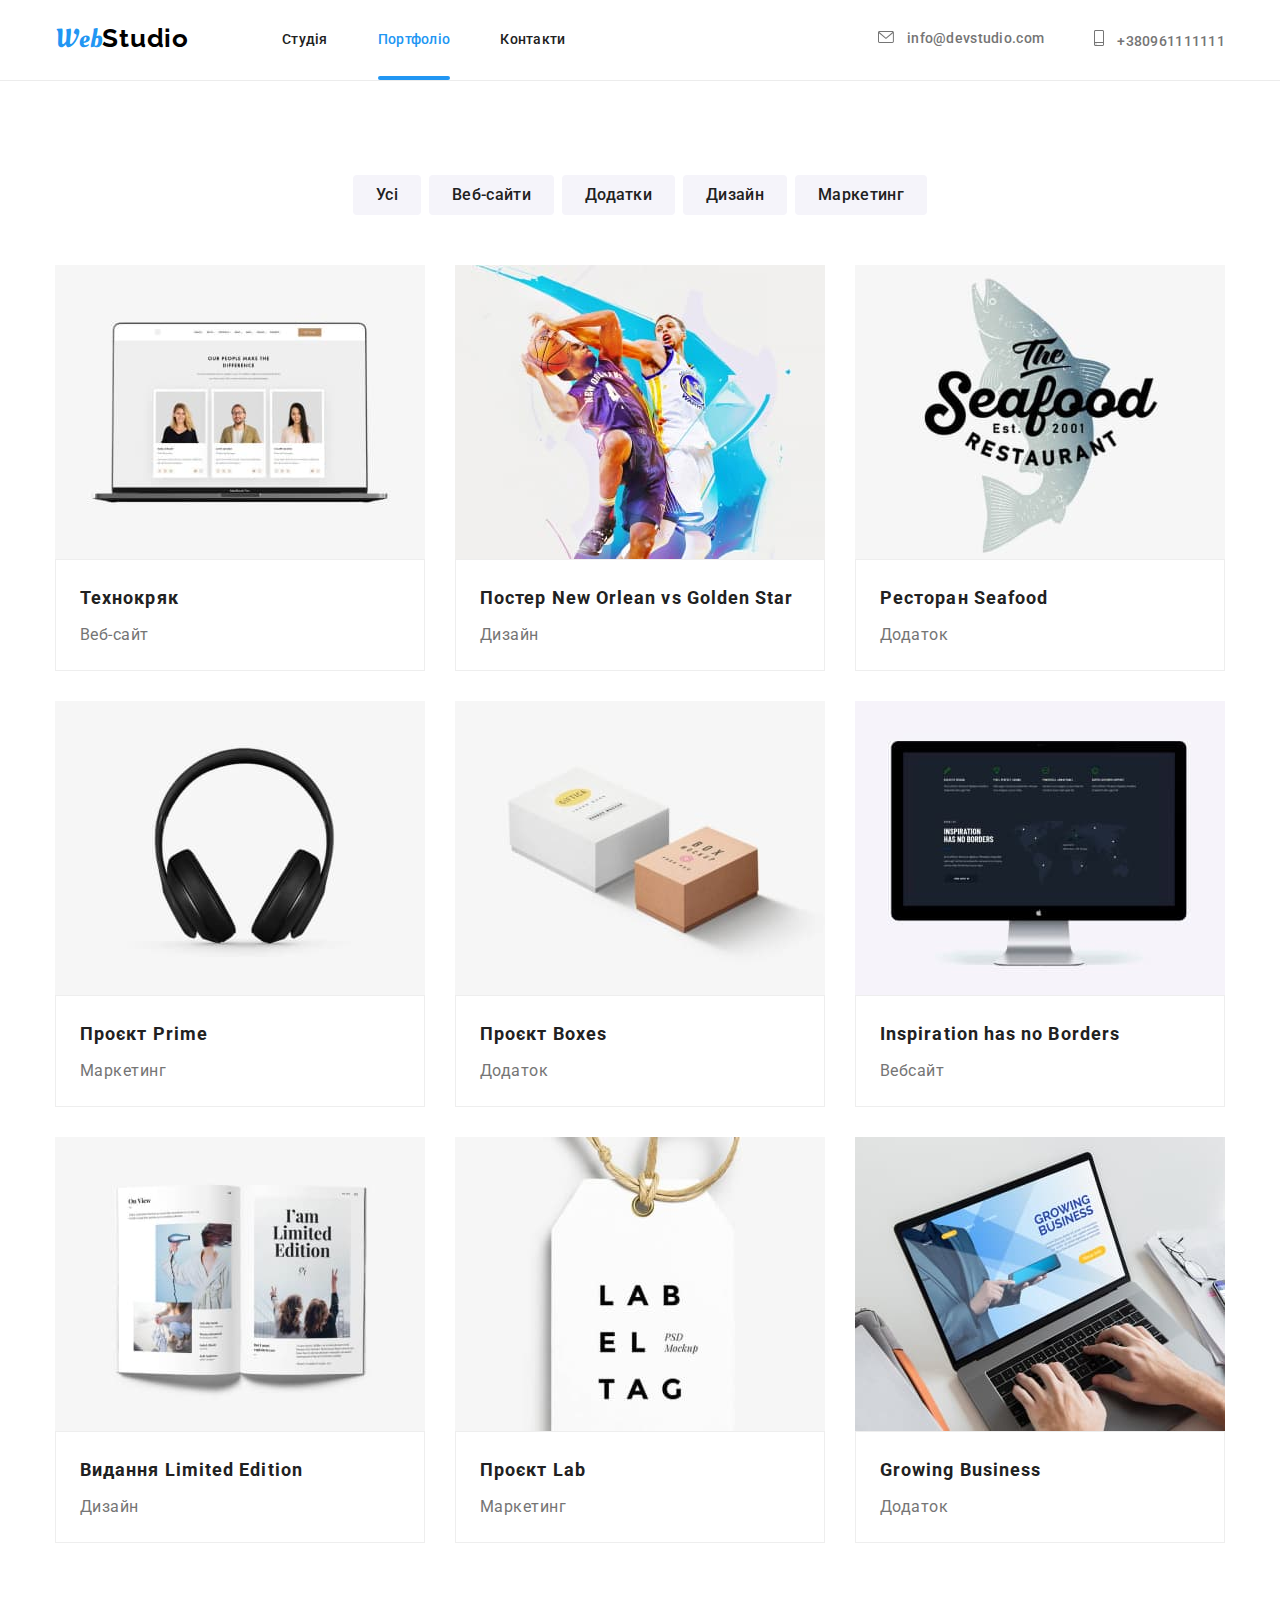
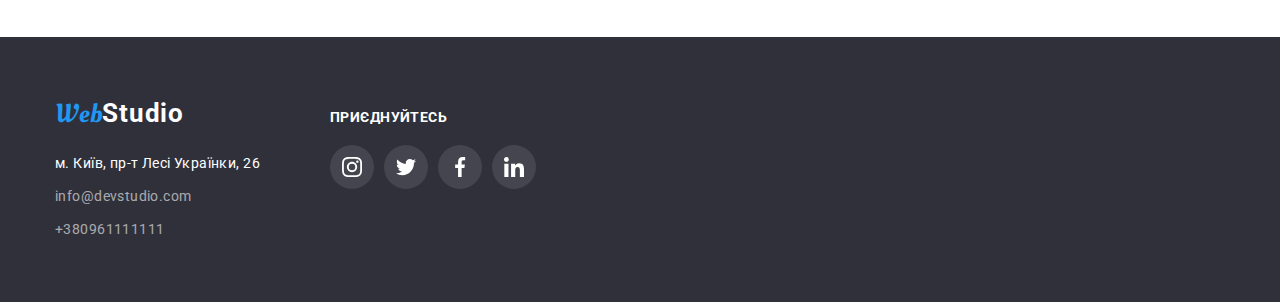
==== portfolio.html @ 3631f1b7 "Copy from 5 to 6" ====
<!DOCTYPE html>
<html lang="uk">
  <head>
    <meta charset="UTF-8" />
    <meta http-equiv="X-UA-Compatible" content="IE=edge" />
    <meta name="viewport" content="width=device-width, initial-scale=1.0" />
    <title>Portfolio</title>
    <link
      href="https://fonts.googleapis.com/css2?family=Oleo+Script&family=Raleway:wght@700&family=Roboto:wght@400;500;700;900&display=swap"
      rel="stylesheet"
    />
    <link
      rel="stylesheet"
      href="https://cdnjs.cloudflare.com/ajax/libs/modern-normalize/1.1.0/modern-normalize.min.css"
      integrity="sha512-wpPYUAdjBVSE4KJnH1VR1HeZfpl1ub8YT/NKx4PuQ5NmX2tKuGu6U/JRp5y+Y8XG2tV+wKQpNHVUX03MfMFn9Q=="
      crossorigin="anonymous"
      referrerpolicy="no-referrer"
    />
    <link rel="stylesheet" href="./css/styles.css" />
  </head>
  <body>
    <header class="header">
      <div class="container nav">
        <!-- The logo is a link -->
        <a href="/" class="logo link"> <span class="web">Web</span>Studio </a>
        <!-- Main navigation -->
        <nav>
          <ul class="site-nav list">
            <li class="item"><a href="./index.html" class="link">Студія</a></li>
            <li class="item">
              <a href="./portfolio.html" class="link current">Портфоліо</a>
            </li>
            <li class="item"><a href="" class="link">Контакти</a></li>
          </ul>
        </nav>
        <ul class="contacts list">
          <li class="item">
            <a href="maito:info@devstudio.com" class="link">
              <svg class="icon" width="16" height="12">
                <use href="./img/icons.svg#icon-envelope"></use>
              </svg>
              info@devstudio.com
            </a>
          </li>
          <li class="item">
            <a href="tel:+380961111111" class="link">
              <svg class="icon" width="10" height="16">
                <use href="./img/icons.svg#icon-smartphone"></use>
              </svg>
              +380961111111</a
            >
          </li>
        </ul>
      </div>
    </header>

    <main>
      <section class="section">
        <div class="container">
          <h1 class="visually-hidden">Фільтр</h1>
          <ul class="button-list list">
            <li class="item">
              <button type="button" class="button-p">Усі</button>
            </li>
            <li class="item">
              <button type="button" class="button-p">Веб-сайти</button>
            </li>
            <li class="item">
              <button type="button" class="button-p">Додатки</button>
            </li>
            <li class="item">
              <button type="button" class="button-p">Дизайн</button>
            </li>
            <li class="item">
              <button type="button" class="button-p">Маркетинг</button>
            </li>
          </ul>

          <ul class="project-list list">
            <li class="item hovery">
              <a href="" class="link hovery">
                <div class="overlay">
                  <div class="img-overlay">
                    <img src="./img/techn.jpg" alt="techno" width="370" />
                  </div>
                  <p class="text-overlay">
                    Ресурс пропонує комплексні пропозиції з різним рівнем
                    функціоналу та сервісів. Все це дозволить відвідувачу
                    отримати вичерпні відомості про компанію чи приватну особу.
                  </p>
                </div>

                <div class="name-project">
                  <h2 class="name">Технокряк</h2>
                  <p class="filter">Веб-сайт</p>
                </div>
              </a>
            </li>
            <li class="item hovery">
              <a href="" class="link hovery">
                <div class="overlay">
                  <div class="img-overlay">
                    <img src="./img/poster.jpg" alt="poster" width="370" />
                  </div>
                  <p class="text-overlay">
                    Ресурс пропонує комплексні пропозиції з різним рівнем
                    функціоналу та сервісів. Все це дозволить відвідувачу
                    отримати вичерпні відомості про компанію чи приватну особу.
                  </p>
                </div>
                <div class="name-project">
                  <h2 class="name">
                    Постер <span lang="en">New Orlean vs Golden Star</span>
                  </h2>
                  <p class="filter">Дизайн</p>
                </div>
              </a>
            </li>
            <li class="item hovery">
              <a href="" class="link hovery">
                <div class="overlay">
                  <div class="img-overlay">
                    <img
                      src="./img/restaurant.jpg"
                      alt="restaurant"
                      width="370"
                    />
                  </div>
                  <p class="text-overlay">
                    Ресурс пропонує комплексні пропозиції з різним рівнем
                    функціоналу та сервісів. Все це дозволить відвідувачу
                    отримати вичерпні відомості про компанію чи приватну особу.
                  </p>
                </div>
                <div class="name-project">
                  <h2 class="name">Ресторан <span lang="en">Seafood</span></h2>
                  <p class="filter">Додаток</p>
                </div>
              </a>
            </li>
            <li class="item hovery">
              <a href="" class="link hovery">
                <div class="overlay">
                  <div class="img-overlay">
                    <img src="./img/prime.jpg" alt="prime" width="370" />
                  </div>
                  <p class="text-overlay">
                    Ресурс пропонує комплексні пропозиції з різним рівнем
                    функціоналу та сервісів. Все це дозволить відвідувачу
                    отримати вичерпні відомості про компанію чи приватну особу.
                  </p>
                </div>
                <div class="name-project">
                  <h2 class="name">Проєкт <span lang="en">Prime</span></h2>
                  <p class="filter">Маркетинг</p>
                </div>
              </a>
            </li>
            <li class="item hovery">
              <a href="" class="link hovery">
                <div class="overlay">
                  <div class="img-overlay">
                    <img src="./img/boxes.jpg" alt="boxes" width="370" />
                  </div>
                  <p class="text-overlay">
                    Ресурс пропонує комплексні пропозиції з різним рівнем
                    функціоналу та сервісів. Все це дозволить відвідувачу
                    отримати вичерпні відомості про компанію чи приватну особу.
                  </p>
                </div>
                <div class="name-project">
                  <h2 class="name">Проєкт <span lang="en">Boxes</span></h2>
                  <p class="filter">Додаток</p>
                </div>
              </a>
            </li>
            <li class="item hovery">
              <a href="" class="link hovery">
                <div class="overlay">
                  <div class="img-overlay">
                    <img
                      src="./img/inspiration.jpg"
                      alt="inspiration"
                      width="370"
                    />
                  </div>
                  <p class="text-overlay">
                    Ресурс пропонує комплексні пропозиції з різним рівнем
                    функціоналу та сервісів. Все це дозволить відвідувачу
                    отримати вичерпні відомості про компанію чи приватну особу.
                  </p>
                </div>
                <div class="name-project">
                  <h2 class="name">
                    <span lang="en">Inspiration has no Borders</span>
                  </h2>
                  <p class="filter">Вебсайт</p>
                </div>
              </a>
            </li>
            <li class="item hovery">
              <a href="" class="link hovery">
                <div class="overlay">
                  <div class="img-overlay">
                    <img src="./img/limited.jpg" alt="limited" width="370" />
                  </div>
                  <p class="text-overlay">
                    Ресурс пропонує комплексні пропозиції з різним рівнем
                    функціоналу та сервісів. Все це дозволить відвідувачу
                    отримати вичерпні відомості про компанію чи приватну особу.
                  </p>
                </div>
                <div class="name-project">
                  <h2 class="name">
                    Видання <span lang="en">Limited Edition</span>
                  </h2>
                  <p class="filter">Дизайн</p>
                </div>
              </a>
            </li>
            <li class="item hovery">
              <a href="" class="link hovery">
                <div class="overlay">
                  <div class="img-overlay">
                    <img src="./img/lab.jpg" alt="lab" width="370" />
                  </div>
                  <p class="text-overlay">
                    Ресурс пропонує комплексні пропозиції з різним рівнем
                    функціоналу та сервісів. Все це дозволить відвідувачу
                    отримати вичерпні відомості про компанію чи приватну особу.
                  </p>
                </div>
                <div class="name-project">
                  <h2 class="name">Проєкт <span lang="en">Lab</span></h2>
                  <p class="filter">Маркетинг</p>
                </div>
              </a>
            </li>
            <li class="item hovery">
              <a href="" class="link hovery">
                <div class="overlay">
                  <div class="img-overlay">
                    <img src="./img/business.jpg" alt="business" width="370" />
                  </div>
                  <p class="text-overlay">
                    Ресурс пропонує комплексні пропозиції з різним рівнем
                    функціоналу та сервісів. Все це дозволить відвідувачу
                    отримати вичерпні відомості про компанію чи приватну особу.
                  </p>
                </div>
                <div class="name-project">
                  <h2 class="name"><span lang="en">Growing Business</span></h2>
                  <p class="filter">Додаток</p>
                </div>
              </a>
            </li>
          </ul>
        </div>
      </section>
    </main>

    <footer class="footer">
      <div class="container social-networks">
        <div>
          <a href="/" class="logo-footer link">
            <span class="web">Web</span>Studio
          </a>
          <address>
            <ul class="address-list list">
              <li class="address item">м. Київ, пр-т Лесі Українки, 26</li>
              <li class="item">
                <a href="maito:info@devstudio.com" class="link-footer link">
                  info@devstudio.com</a
                >
              </li>
              <li class="item">
                <a href="tel:+380961111111" class="link-footer link">
                  +380961111111</a
                >
              </li>
            </ul>
          </address>
        </div>
        <div class="social-network">
          <p class="join">ПРИЄДНУЙТЕСЬ</p>
          <ul class="list social-list">
            <li class="socil-items">
              <a href="" class="social-links">
                <svg class="icon-social-links" width="20" height="20">
                  <use href="./img/icons.svg#icon-instagram"></use>
                </svg>
              </a>
            </li>
            <li class="socil-items">
              <a href="" class="social-links">
                <svg class="icon-social-links" width="20" height="20">
                  <use href="./img/icons.svg#icon-twitter"></use>
                </svg>
              </a>
            </li>
            <li class="socil-items">
              <a href="" class="social-links">
                <svg class="icon-social-links" width="20" height="20">
                  <use href="./img/icons.svg#icon-facebook"></use>
                </svg>
              </a>
            </li>
            <li class="socil-items">
              <a href="" class="social-links">
                <svg class="icon-social-links" width="20" height="20">
                  <use href="./img/icons.svg#icon-linkedin"></use>
                </svg>
              </a>
            </li>
          </ul>
        </div>
      </div>
    </footer>
  </body>
</html>
---- css/styles.css ----
*,
*::before,
*::after {
  box-sizing: border-box;
}
img {
  display: block;
  max-width: 100%;
}

:root {
  --primary-text-color: #757575;
  --accent-color: #2196f3;
  --title-text-color: #212121;
  --secondary-text-color: #ffffff;
}
body {
  background-color: #ffffff;
  color: var(--primary-text-color);
  font-family: Roboto, sans-serif;
  font-size: 14px;
  margin: 0px;
}

.list {
  list-style: none;
  margin: 0;
  padding: 0;
}
.link {
  text-decoration: none;
}

.logo {
  color: #000000;
  font-family: 'Raleway', sans-serif;
  font-weight: 700;
  font-size: 26px;
  line-height: 1.19;
  letter-spacing: 0.03em;
  transition: color 250ms cubic-bezier(0.4, 0, 0.2, 1);
}

.logo:hover,
.logo-footer:hover {
  color: var(--accent-color);
}
.web {
  color: var(--accent-color);
  font-family: Oleo Script, cursive;
  font-size: 26px;
  line-height: 1.38;
  font-weight: 400;
  letter-spacing: 0.03em;
}
/* site-nav */
.site-nav .link {
  color: var(--title-text-color);
  font-style: normal;
  font-weight: 500;
  line-height: 1.14;
  letter-spacing: 0.02em;
  display: block;
  padding-top: 32px;
  padding-bottom: 32px;
  transition: color 250ms cubic-bezier(0.4, 0, 0.2, 1);
}

.site-nav .link:hover,
.site-nav .link:focus {
  color: var(--accent-color);
}
.site-nav .link.current {
  color: var(--accent-color);
  position: relative;
}
.link.current::after {
  content: '';
  width: 100%;
  height: 4px;
  background-color: var(--accent-color);
  display: block;
  border-radius: 2px;
  position: absolute;
  left: 0;
  bottom: 0;
}

.contacts .link {
  color: var(--primary-text-color);
  font-weight: 500;
  line-height: 1.14;
  letter-spacing: 0.02em;
  padding-top: 32px;
  padding-bottom: 32px;
  transition: color 250ms cubic-bezier(0.4, 0, 0.2, 1);
}
.contacts .link:hover,
.contacts .link:focus {
  color: var(--accent-color);
}
.business {
  background-color: #2f303a;
  text-align: center;
  padding: 200px 0px;

  max-width: 1600px;
  height: 600px;
  margin-left: auto;
  margin-right: auto;
  background-image: linear-gradient(
      to right,
      rgba(47, 48, 58, 0.4),
      rgba(47, 48, 58, 0.4)
    ),
    url('../img/hero.jpg');
  background-repeat: no-repeat;
  background-position: center;
  background-size: cover;
}

.business-title {
  color: var(--secondary-text-color);
  font-weight: 900;
  font-size: 44px;
  line-height: 1.36;
  text-align: center;
  letter-spacing: 0.06em;
  text-transform: uppercase;

  margin-bottom: 30px;
}

.button {
  font-family: inherit;
  cursor: pointer;
  color: var(--secondary-text-color);
  background-color: var(--accent-color);
  font-family: inherit;
  font-weight: 700;
  font-size: 16px;
  line-height: 1.87;
  display: inline-block;
  align-items: center;
  text-align: center;
  letter-spacing: 0.06em;

  border: 1px solid transparent;
  border-radius: 4px;
  padding: 10px 32px;
  min-width: 152px;
  transition: background-color 250ms cubic-bezier(0.4, 0, 0.2, 1);
}
.button:hover,
.button:focus {
  background-color: #188ce8;
}

.button-p {
  font-family: inherit;
  cursor: pointer;
  color: var(--title-text-color);
  background-color: #f5f4fa;
  font-weight: 500;
  font-size: 16px;
  line-height: 1.62;
  letter-spacing: 0.02em;

  border: 1px solid transparent;
  border-radius: 4px;

  display: inline-block;
  align-items: center;
  text-align: center;
  padding: 6px 22px;
  transition: background-color 250ms cubic-bezier(0.4, 0, 0.2, 1),
    color 250ms cubic-bezier(0.4, 0, 0.2, 1),
    box-shadow 250ms cubic-bezier(0.4, 0, 0.2, 1);
}
.button-p:hover,
.button-p:focus {
  color: var(--secondary-text-color);
  background-color: var(--accent-color);
  box-shadow: 0px 3px 1px rgba(0, 0, 0, 0.1), 0px 1px 2px rgba(0, 0, 0, 0.08),
    0px 2px 2px rgba(0, 0, 0, 0.12);
}

.section-title {
  color: var(--title-text-color);
  font-weight: 700;
  line-height: 1.14;
  letter-spacing: 0.03em;
  text-transform: uppercase;
}

.section-text {
  color: var(--primary-text-color);
  line-height: 1.71;
  letter-spacing: 0.03em;
}
.work-title,
.comand-title {
  color: var(--title-text-color);
  font-weight: 700;
  font-size: 36px;
  line-height: 1.16;
  text-align: center;
  letter-spacing: 0.03em;
}
/* text-position (Чим ми займаємося) */
.position {
  position: absolute;
  bottom: 0;
  left: 0;
  width: 370px;
  height: 70px;
  background: rgba(47, 48, 58, 0.8);

  text-align: center;
  padding-top: 27px;
  padding-bottom: 27px;
  color: var(--secondary-text-color);
  font-weight: 700;
  font-size: 14px;
  line-height: 1.14;
  text-transform: uppercase;
}
.img-position {
  position: relative;
}
.comand-name {
  color: var(--title-text-color);
  font-weight: 500;
  font-size: 16px;
  line-height: 1.18;
  letter-spacing: 0.03em;
}
.comand-prof {
  font-weight: 400;
  font-size: 16px;
  line-height: 1.18;
  letter-spacing: 0.03em;
  margin-bottom: 16px;
}

.name {
  color: var(--title-text-color);
  font-weight: 700;
  font-size: 18px;
  line-height: 2;
  letter-spacing: 0.06em;
}
.filter {
  color: var(--primary-text-color);
  font-weight: 400;
  font-size: 16px;
  line-height: 1.87;
  letter-spacing: 0.03em;
}
.footer {
  background-color: #2f303a;
}
.logo-footer {
  color: var(--secondary-text-color);
  font-weight: 700;
  font-size: 26px;
  line-height: 1.19;
  letter-spacing: 0.03em;
  transition: color 250ms cubic-bezier(0.4, 0, 0.2, 1);
}
.address {
  font-style: normal;
  color: var(--secondary-text-color);
  font-weight: 400;
  font-size: 14px;
  line-height: 1.71;
  letter-spacing: 0.03em;
}
.link-footer {
  color: rgba(255, 255, 255, 0.6);
  font-style: normal;
  font-weight: 400;
  font-size: 14px;
  line-height: 1.71;
  letter-spacing: 0.03em;
  transition: color 250ms cubic-bezier(0.4, 0, 0.2, 1);
}
.link-footer:hover,
.link-footer:focus {
  color: var(--accent-color);
}

.visually-hidden {
  position: absolute;
  white-space: nowrap;
  width: 1px;
  height: 1px;
  overflow: hidden;
  border: 0;
  padding: 0;
  clip: rect(0 0 0 0);
  clip-path: inset(50%);
  margin: -1px;
}
h1,
h2,
h3,
h4,
h5,
h6,
p {
  margin: 0;
}
/* Container */
.container {
  width: 1200px;
  padding-left: 15px;
  padding-right: 15px;
  margin: 0 auto;
}
/* Header */
.header {
  border-bottom: 1px solid #ececec;
}

.site-nav {
  display: flex;
  margin-left: 93px;
}
.site-nav .item:not(:last-child) {
  margin-right: 50px;
}
.contacts {
  display: flex;
  margin-left: auto;
}
.contacts .item + .item {
  margin-left: 50px;
}
.nav {
  display: flex;
  align-items: center;
}

/* Main */
.list .section-title {
  margin-bottom: 10px;
}
.priority {
  display: flex;
  flex-wrap: wrap;
}
.section {
  padding-top: 94px;
  padding-bottom: 94px;
}

.priority .item {
  width: 270px;
  margin-right: 30px;
}

.priority .item:last-child {
  margin-right: 0;
}
.working {
  display: flex;
}
.work-title {
  margin-bottom: 50px;
}
.working .item {
  margin-right: 30px;
  width: calc((100% - 60px) / 3);
}
.working .item:last-child {
  margin-right: 0;
}

.section.comand {
  background-color: #f5f4fa;
}
.comand-list {
  display: flex;
}
.comand-title {
  margin-bottom: 50px;
}
.comand-list .item {
  width: calc((100% - 90px) * 4);
  margin-right: 30px;
  border: 1px solid transparent;
  border-radius: 0px 0px 4px 4px;
  box-shadow: 0px 1px 3px rgba(0, 0, 0, 0.12), 0px 1px 1px rgba(0, 0, 0, 0.14),
    0px 2px 1px rgba(0, 0, 0, 0.2);
}
.comand-list .item:last-child {
  margin-right: 0;
}
.job-title {
  text-align: center;
  padding-top: 30px;
  padding-bottom: 30px;
  background-color: #ffffff;
}
.comand-name {
  margin-bottom: 10px;
}
.button-list {
  display: flex;
  justify-content: center;
  margin-bottom: 50px;
}

.button-list .item:not(:last-child) {
  margin-right: 8px;
}
.project-list {
  display: flex;
  flex-wrap: wrap;
  gap: 30px;
}
.project-list .item {
  width: calc((100% - 60px) / 3);
}

.hovery:hover,
.hovery:focus {
  box-shadow: 0px 3px 1px rgba(0, 0, 0, 0.1), 0px 1px 2px rgba(0, 0, 0, 0.08),
    0px 2px 2px rgba(0, 0, 0, 0.12);
}
.hovery:hover .text-overlay,
.hovery:focus .text-overlay {
  transform: translateY(0);
}
.hovery:hover .img-overlay::before,
.hovery:focus .img-overlay::before {
  transform: translateY(0);
}

.name-project {
  padding: 20px 24px;
  border: 1px solid #eeeeee;
}
.name {
  margin-bottom: 4px;
}
.section-priority {
  padding-bottom: 0px;
}

/* Footer */

.footer {
  padding-top: 60px;
  padding-bottom: 60px;
}

.logo-footer {
  display: inline-block;
  margin-bottom: 20px;
}

.address-list .item {
  margin-bottom: 9px;
}

.address-list .item:last-child {
  margin-bottom: 0px;
}

/* Спрайт */
.icon {
  fill: currentColor;
  margin-right: 10px;
}
.icon-features {
  display: flex;
  justify-content: center;
  align-items: center;
  background-color: #f5f4fa;
  margin-bottom: 30px;
  height: 120px;
}

.social-links {
  width: 44px;
  height: 44px;
  border-radius: 50%;
  background-color: rgba(255, 255, 255, 0.1);
  text-decoration: none;
  display: flex;
  align-items: center;
  justify-content: center;
  transition: background-color 250ms cubic-bezier(0.4, 0, 0.2, 1);
}

.social-networks {
  display: flex;
  align-items: baseline;
}

.social-network {
  margin-left: 70px;
}

.social-list {
  display: flex;
  gap: 10px;
}

.icon-social-links {
  fill: var(--secondary-text-color);
}

.social-links:hover,
.social-links:focus {
  background-color: var(--accent-color);
}

.join {
  text-align: left;
  margin-bottom: 20px;
  font-weight: 700;
  letter-spacing: 0.03em;
  text-transform: uppercase;
  color: #ffffff;
}

.comand-social {
  display: flex;
  align-items: center;
  justify-content: center;
}
.icon-comand {
  fill: #afb1b8;
  transition: fill 250ms cubic-bezier(0.4, 0, 0.2, 1);
}
.icon-items {
  margin-left: 10px;
}
.icon-items:nth-child(1) {
  margin-left: 0px;
}
.icon-link {
  width: 44px;
  height: 44px;
  text-decoration: none;
  display: flex;
  border-radius: 50%;
  align-items: center;
  justify-content: center;
  transition: background-color 250ms cubic-bezier(0.4, 0, 0.2, 1);
}

.icon-link:hover,
.icon-link:focus {
  background-color: var(--accent-color);
  border-radius: 50%;
}
.icon-link:hover .icon-comand,
.icon-link:focus .icon-comand {
  fill: #ffffff;
}
.icon-client {
  fill: #afb1b8;
  transition: fill 250ms cubic-bezier(0.4, 0, 0.2, 1);
}
.client-list {
  display: flex;
  align-items: center;
  justify-content: center;
}
.client-link {
  text-decoration: none;
  display: flex;
  align-items: center;
  justify-content: center;
  width: 170px;
  height: 92px;
  border: 1px solid #afb1b8;
  border-radius: 4px;
  transition: border 250ms cubic-bezier(0.4, 0, 0.2, 1);
}
.client-items {
  margin-left: 30px;
}

.client-items:nth-child(1) {
  margin-left: 0px;
}
.client-link:hover,
.client-link:focus {
  fill: var(--accent-color);
  border: 1px solid var(--accent-color);
}
.client-link:hover .icon-client,
.client-link:focus .icon-client {
  fill: var(--accent-color);
}

/* Backdrop */
.backdrop {
  position: fixed;
  top: 0;
  left: 0;
  width: 100%;
  height: 100%;
  background-color: rgba(0, 0, 0, 0.2);
  opacity: 1;
  transition: opacity 250ms cubic-bezier(0.4, 0, 0.2, 1);
}
.backdrop.is-hidden {
  opacity: 0;
  pointer-events: none;
  visibility: hidden;
}
.backdrop.is-hidden .modal {
  transform: translate(-50%, -50%) scale(0.9);
}
.modal {
  position: absolute;
  top: 50%;
  left: 50%;
  min-height: 581px;
  min-width: 528px;
  background-color: #ffffff;
  box-shadow: 0px 1px 3px rgba(0, 0, 0, 0.12), 0px 1px 1px rgba(0, 0, 0, 0.14),
    0px 2px 1px rgba(0, 0, 0, 0.2);
  border-radius: 4px;
  transform: translate(-50%, -50%) scale(1);
  transition: transform 250ms cubic-bezier(0.4, 0, 0.2, 1);
}
.icon-comand-button {
  fill: #000000;
}

.icon-button {
  width: 30px;
  height: 30px;
  text-decoration: none;
  border-radius: 50%;
  background-color: #ffffff;
  border: 1px solid rgba(0, 0, 0, 0.1);
  display: flex;
  align-items: center;
  justify-content: center;
  position: absolute;
  top: 8px;
  right: 8px;
}

/* OVERLAY PORTFOLIO */
.overlay {
  position: relative;
  overflow: hidden;
}

.img-overlay::before {
  display: inline-block;
  position: absolute;
  content: '';
  top: 0;
  left: 0;
  width: 100%;
  height: 100%;
  background-color: rgba(33, 150, 243, 0.9);
  transform: translateY(100%);
  transition: transform 250ms cubic-bezier(0.4, 0, 0.2, 1);
}
.text-overlay {
  position: absolute;
  top: 0;
  left: 0;
  transform: translateY(100%);
  transition: transform 250ms cubic-bezier(0.4, 0, 0.2, 1);
  display: inline-block;
  text-align: left;
  padding: 63px 24px;
  font-weight: 400;
  font-size: 18px;
  line-height: 1.55;
  color: var(--secondary-text-color);
  letter-spacing: 0.03em;
}

/* .icon-link:hover,
    .icon-link:focus {
      background-color: var(--accent-color);
      border-radius: 50%;} */
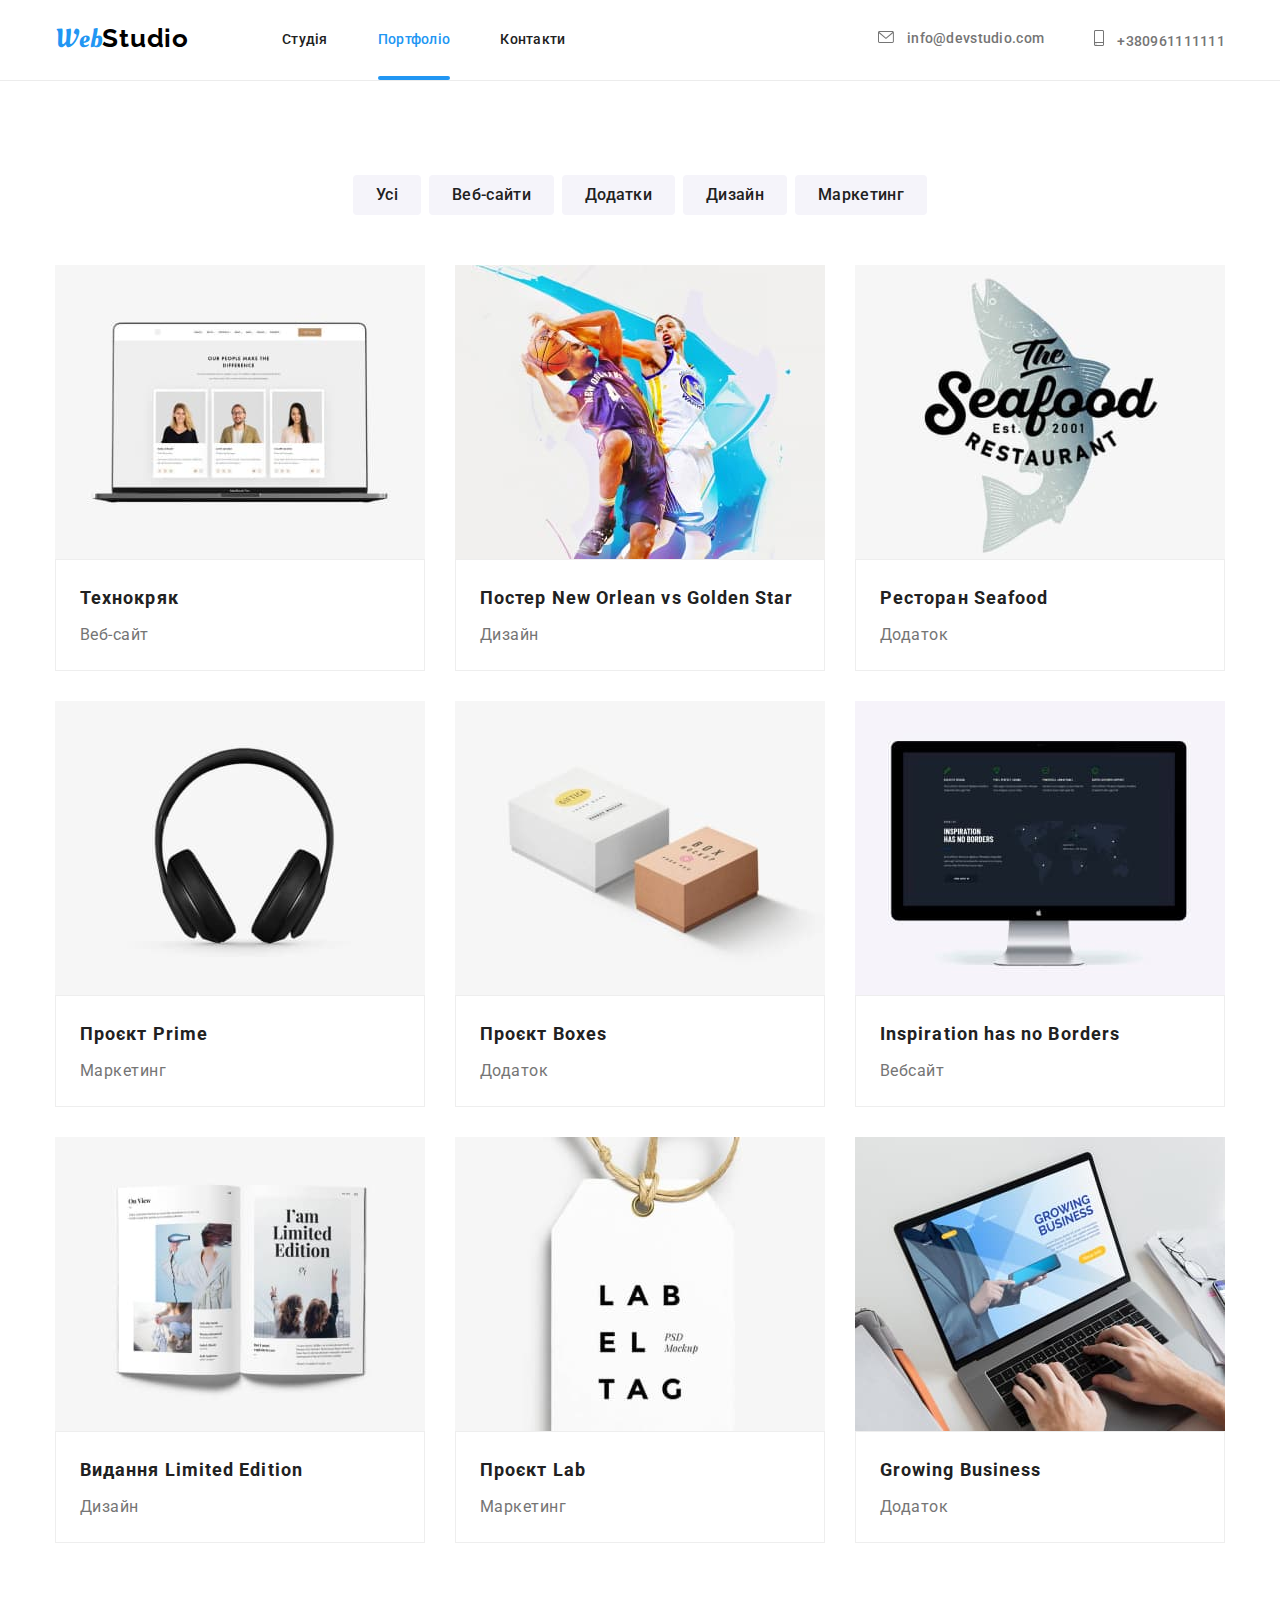
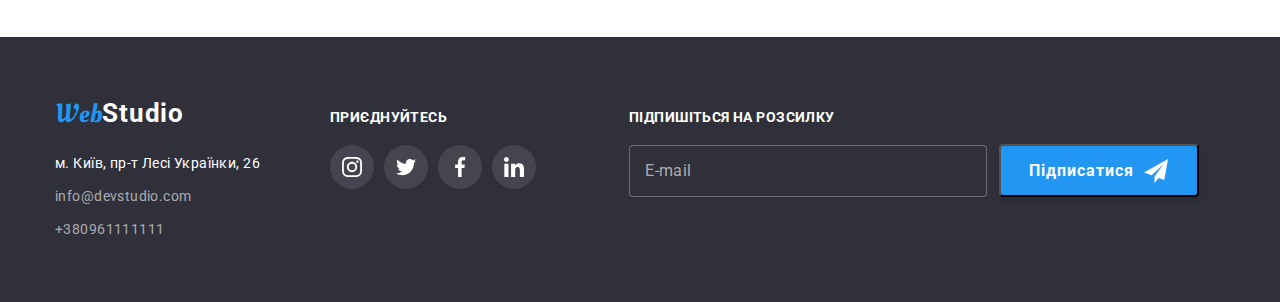
==== commit 2cf97f89: "Hw-06 footer form finish" ====
--- a/portfolio.html
+++ b/portfolio.html
@@ -314,6 +314,21 @@
             </li>
           </ul>
         </div>
+        <!-- FORM -->
+        <form class="form">
+          <div class="form-group">
+            <label class="form-label">
+              <span class="label-text">Підпишіться на розсилку</span>
+              <input type="email" name="mail" placeholder="E-mail" class="form-input">
+            </label>
+            <button type="submit" class="button-form">Підписатися
+              <svg class="icon-form" width="24" height="24">
+                <use href="./img/icons.svg#icon-send"></use>
+              </svg>
+            </button>
+          </div>
+        
+        </form>
       </div>
     </footer>
   </body>
--- a/css/styles.css
+++ b/css/styles.css
@@ -684,6 +684,72 @@
   letter-spacing: 0.03em;
 }
 
+                /* FORM */
+
+.form {
+  margin-left: 93px;
+}
+.form-label {
+  display: flex;
+  flex-direction: column;
+} 
+.form-group {
+  display:flex;
+  align-items:flex-end;
+}
+.button-form {
+    font-family: inherit;
+    cursor: pointer;
+    color: var(--secondary-text-color);
+    background-color: var(--accent-color);
+    
+    font-weight: 700;
+    font-size: 16px;
+    line-height: 1.87;
+    display: flex;
+    align-items: center;
+    text-align: center;
+    letter-spacing: 0.06em;
+    margin-left: 12px;
+    box-shadow: 0px 4px 4px rgba(0, 0, 0, 0.15);
+    border-radius: 4px;
+    padding: 10px 28px;
+    min-width: 200px;
+    transition: background-color 250ms cubic-bezier(0.4, 0, 0.2, 1);
+}
+.label-text {
+   font-family:inherit;
+
+    font-weight: 700;
+    font-size: 14px;
+    line-height: 1.14;
+    letter-spacing: 0.03em;
+    text-transform: uppercase;
+    color:var(--secondary-text-color);
+    margin-bottom: 20px;
+}
+.form-input {
+  padding: 15px;
+  border: 1px solid rgba(255, 255, 255, 0.3);
+  border-radius: 4px;
+  font-family: inherit;
+  font-size: 16px;
+  line-height: 1.25;
+  letter-spacing: 0.03em;
+  background-color: #2F303A;
+  min-width: 358px;
+  
+}
+.form-input::placeholder {
+  color: rgba(255, 255, 255, 0.6);
+}
+.icon-form {
+  fill: currentColor;
+  margin-left: 10px;
+  }
+
+
+
 /* .icon-link:hover,
     .icon-link:focus {
       background-color: var(--accent-color);
